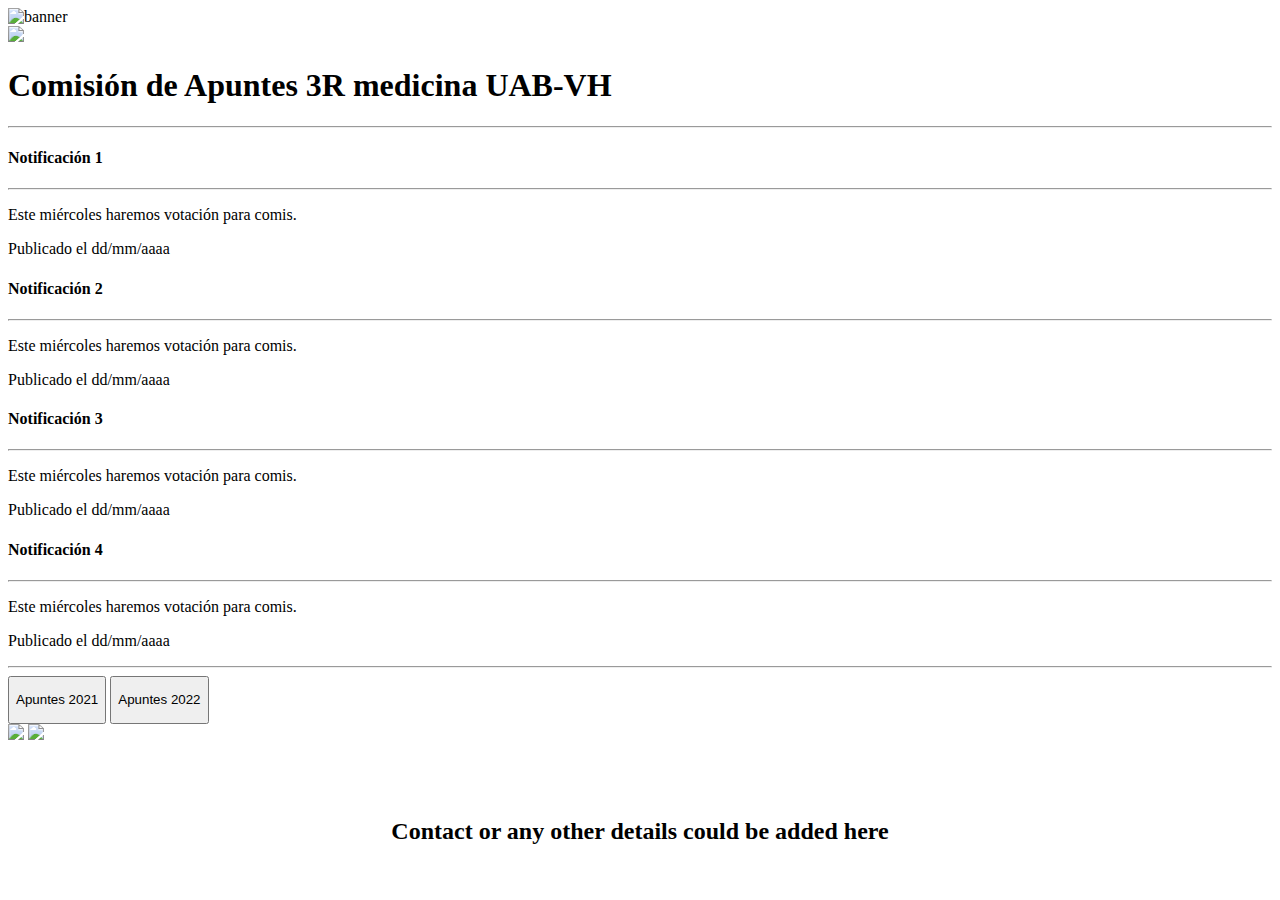
==== index.html @ f7574946 "Deleted the root and docs folder" ====
<!DOCTYPE html>

<html>


	<head>
		<meta charset="utf-8">
		<title>Comisión de Apuntes</title>
		
		<link rel="stylesheet" href="C:\Users\adeep\OneDrive\Desktop\Websites\Comi apuntes\css\main.css">
		<link rel="preconnect" href="https://fonts.googleapis.com">
		<link rel="preconnect" href="https://fonts.gstatic.com" crossorigin>
		<link href="https://fonts.googleapis.com/css2?family=Roboto&display=swap" rel="stylesheet">

		<div class="header">
			<img class="header" id="banner" alt="banner" src="C:\Users\adeep\OneDrive\Desktop\Websites\Comi apuntes\imgs\banner-image.jpg">
		</div>
	</head>


	<body>

		<div class="main-container">
			<div class="logo-container">
				<img id="heart-logo" src="C:\Users\adeep\OneDrive\Desktop\Websites\Comi apuntes\imgs\heart-logo.png">
			</div>

			<div class="title-container">
				<h1>Comisión de Apuntes 3R medicina UAB-VH</h1>
			</div>
		</div>

		<hr/>

		<div class="notifications-container">
				<div class="notification-boxes" id="notification_1">
					<div class="texto">
						<h4>Notificación 1</h4>
						<hr class="línea_horiz_notif"/>
						<p>Este miércoles haremos votación para comis.</p>
						<div class="fecha-container">
							<p class="fecha_de_publicación">Publicado el dd/mm/aaaa</p>
						</div>
					</div>		
				</div>
				
				<div class="notification-boxes" id="notification_2"">
					<div class="texto">
						<h4>Notificación 2</h4>
						<hr class="línea_horiz_notif"/>
						<p>Este miércoles haremos votación para comis.</p>
						<div class="fecha-container">
							<p class="fecha_de_publicación">Publicado el dd/mm/aaaa</p>
						</div>
					</div>
					
				</div>
				<div class="notification-boxes" id="notification_3">
					<div class="texto">
						<h4>Notificación 3</h4>
						<hr class="línea_horiz_notif"/>
						<p>Este miércoles haremos votación para comis.</p>
						<div class="fecha-container">
							<p class="fecha_de_publicación">Publicado el dd/mm/aaaa</p>
						</div>
					</div>
				</div>
				<div class="notification-boxes" id="notification_4">
					<div class="texto">
						<h4>Notificación 4</h4>
						<hr class="línea_horiz_notif"/>
						<p>Este miércoles haremos votación para comis.</p>
						<div class="fecha-container">
							<p class="fecha_de_publicación">Publicado el dd/mm/aaaa</p>
						</div>
					</div>
				</div>
			</div>
		</div>

		<hr/>

		<div class="buttons-container">
			<a href="file:///C:/Users/adeep/OneDrive/Desktop/Websites/Comi%20apuntes/apuntes.html" target="_blank"><button type="button" class="button" id="button1"><p class="button-text">Apuntes 2021</p></button></a>
			<a href="file:///C:/Users/adeep/OneDrive/Desktop/Websites/Comi%20apuntes/apuntes.html" target="_blank"><button type="button" class="button" id="button2"><p class="button-text">Apuntes 2022</p></button></a>
		</div>
		<img id="leaf1" src="C:\Users\adeep\OneDrive\Desktop\Websites\Comi apuntes\imgs\leaf.svg">
		<img id="leaf2" src="C:\Users\adeep\OneDrive\Desktop\Websites\Comi apuntes\imgs\leaf.svg">
		<br/><br/><br/><br/>
		<div class="footer-container">
			<div>
				<h2 style="text-align: center;">Contact or any other details could be added here</h2>
			</div>
		</div>
	</body>
</html>
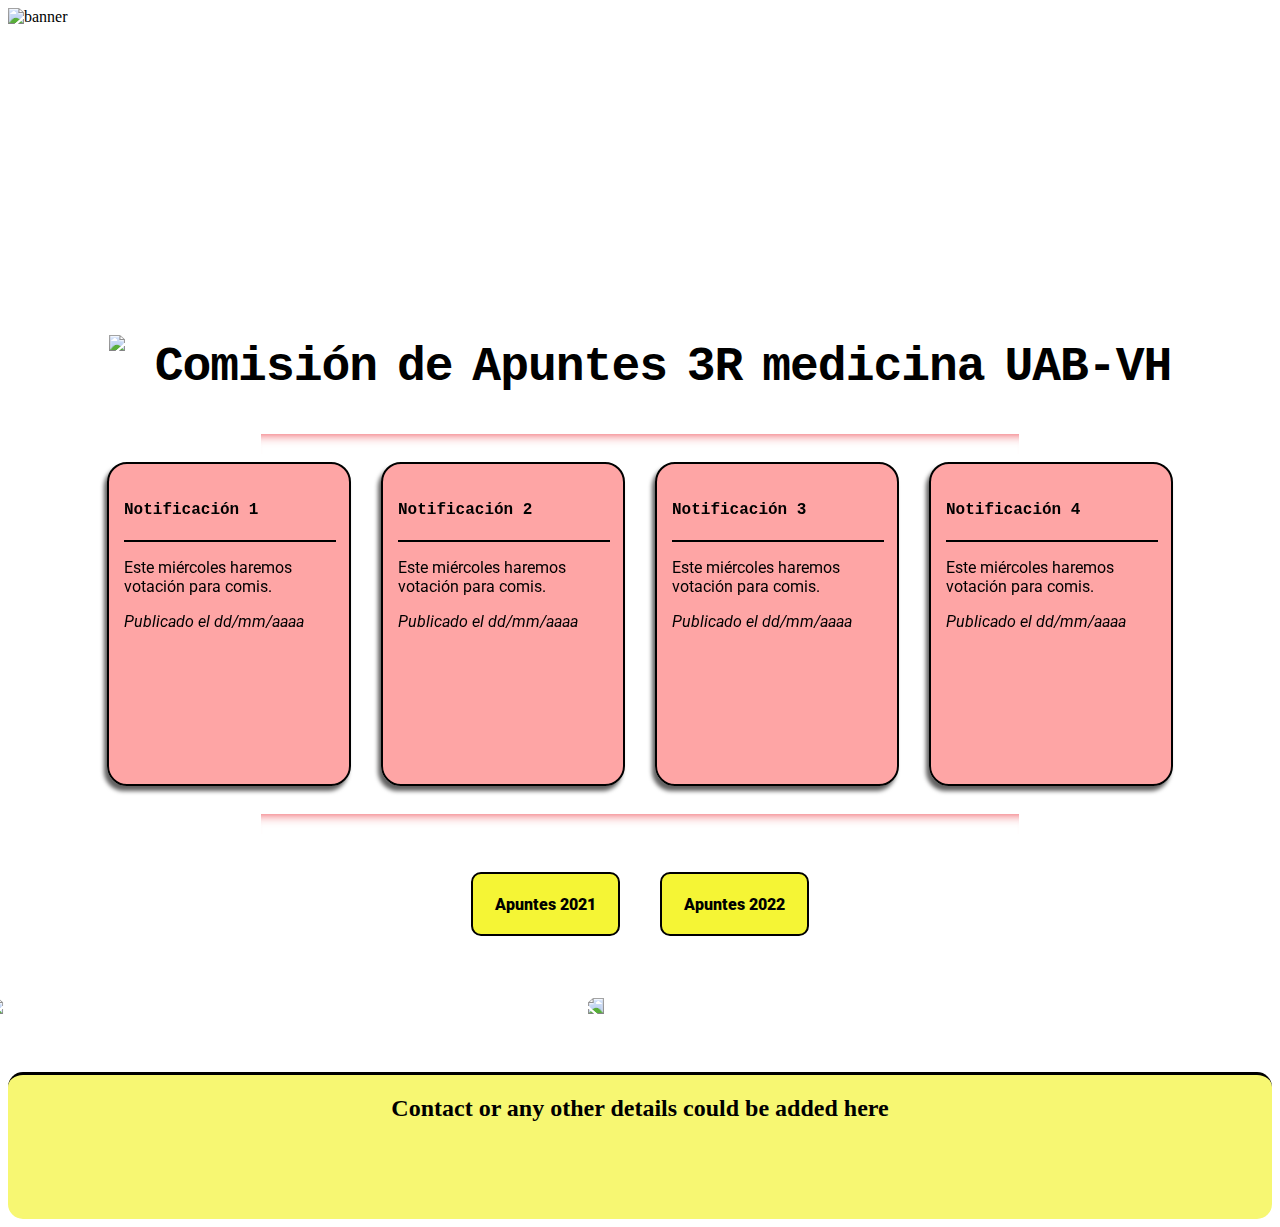
==== commit 76b4bd84: "Merge branch 'Site' of https://github.com/Comi-VH/comiapuntesVH.github.io into Site" ====
--- a/index.html
+++ b/index.html
@@ -7,7 +7,7 @@
 		<meta charset="utf-8">
 		<title>Comisión de Apuntes</title>
 		
-		<link rel="stylesheet" href="C:\Users\adeep\OneDrive\Desktop\Websites\Comi apuntes\css\main.css">
+		<link rel="stylesheet" href="/docs/style.css">
 		<link rel="preconnect" href="https://fonts.googleapis.com">
 		<link rel="preconnect" href="https://fonts.gstatic.com" crossorigin>
 		<link href="https://fonts.googleapis.com/css2?family=Roboto&display=swap" rel="stylesheet">
@@ -93,4 +93,4 @@
 			</div>
 		</div>
 	</body>
-</html>+</html>
--- a/docs/style.css
+++ b/docs/style.css
@@ -0,0 +1,147 @@
+#banner{
+    display: block;
+    object-fit: cover;
+    border-radius: 0px;
+    width: 100%; height:30vh; 
+    opacity: 1;
+    object-position: center 54.36%;
+}
+
+#heart-logo{
+    height: 4rem;
+    }
+
+#heart-logo:hover{
+    scale: 120%;
+}
+
+.main-container{
+    display: flex;
+    justify-content: center;
+    gap: 30px;
+    padding-top: 30px;
+    letter-spacing: -1px;
+    word-spacing: -8px;
+    position: sticky;
+    top: 0;
+    z-index: 3;
+    background-color: white;
+}
+
+.title-container{
+    font-family: 'Courier New', Courier, monospace;
+    font-size: x-large;
+}
+.logo-container{
+    display: flex;
+    flex-direction: column;
+    justify-content: space-evenly;
+}
+
+.notifications-container{
+    display: flex;
+    gap: 30px;
+    flex-wrap: wrap;
+    justify-content: center;
+    padding-bottom: 20px;
+}
+
+.notification-boxes{
+    border: 2px solid black;
+    border-radius: 20px;
+    height: 20em;
+    width: 15em;
+    text-align: left;
+    font-family: 'Courier New', Courier, monospace;
+    background-color: rgba(253, 31, 31, 0.4);
+    backdrop-filter: blur(90px);
+    box-shadow: -3px 5px 4px rgb(97, 96, 96);
+}
+
+.notification-boxes:hover{
+    scale: 105%;
+    background-color: rgba(241, 225, 3, 0.5);
+    
+}
+
+hr{
+    height: 20px;
+    width: 60%;
+    border: 0;
+    box-shadow: inset 0 12px 12px -12px rgba(232, 15, 26, 0.8);
+    position:sticky;
+    top: 147px;
+    z-index: 2;
+}
+
+.línea_horiz_notif{
+    height: 0px;
+    width: 100%;
+    border: 1px solid black;
+}
+
+.texto{
+    padding: 15px;
+}
+
+p{
+    text-align: left;
+    font-family: 'Roboto', sans-serif;
+}
+
+.fecha-container{
+    font-style: oblique;
+}
+
+.buttons-container{
+    height: 6em;
+    display:flex;
+    flex-wrap: wrap;
+    justify-content: center;
+    gap:40px;
+    padding: 30px;
+}
+
+.button{
+    height: 4em;
+    border: 2px solid black;
+    border-radius: 10px;
+    background-color: rgba(245, 245, 43, 0.952);
+    font-family: 'Courier New', Courier, monospace;
+    font-weight: 900;
+    font-size: medium;
+}
+
+.button:hover{
+    background-color: black;
+    color: yellow;
+    transition: background-color, 200ms ease-in;
+    transition: background-color .4s ease 0s,background-color .4s ease 0s;
+    
+}
+
+.button-text{
+    padding-left: 1em;
+    padding-right: 1em;
+}
+
+.footer-container{
+    background-color: rgb(247, 247, 114);
+    height: 9em;
+    border-top-style: double;
+    border-top: 3px solid black;
+    border-radius: 15px;
+    object-fit: fill;
+    width: 100%;
+}
+
+#leaf2{
+    translate: 35rem 0rem;
+    transform: rotate(180deg);
+    transform: scaleX(-1);
+}
+
+#leaf1{
+    translate: -1.3rem;
+}
+
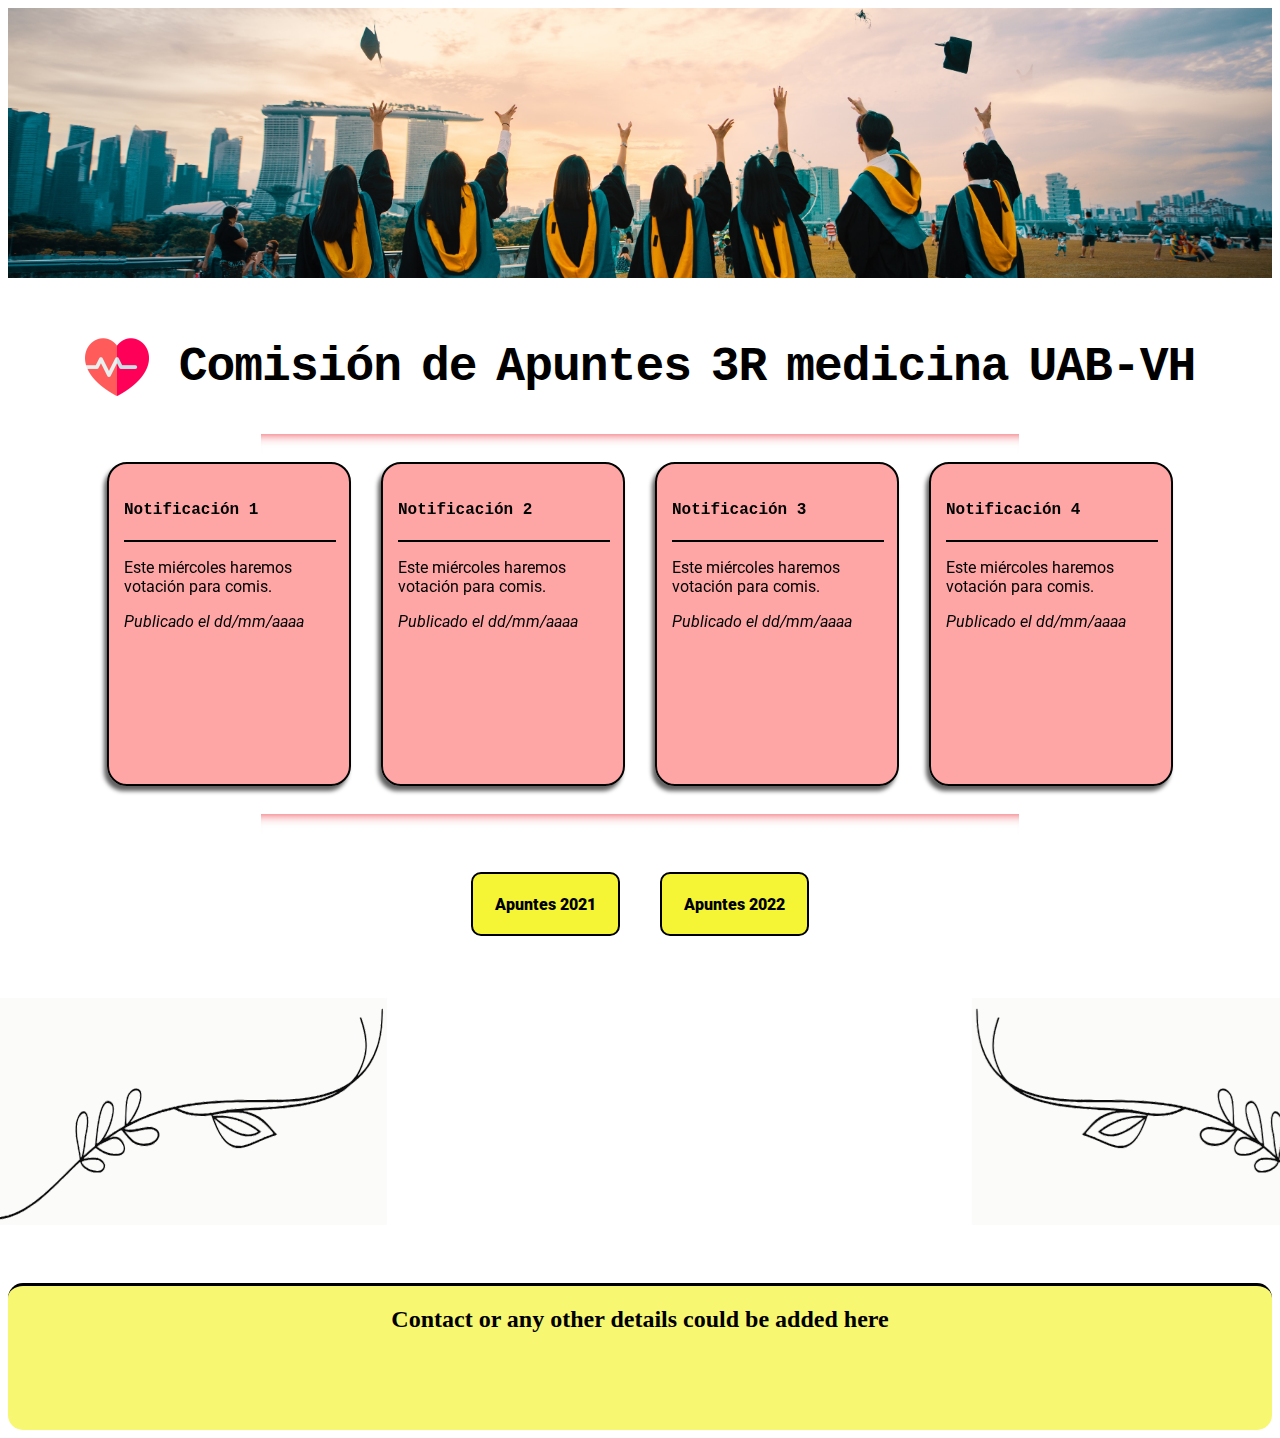
==== commit e9ae3f1a: "Reorganización" ====
--- a/index.html
+++ b/index.html
@@ -7,13 +7,13 @@
 		<meta charset="utf-8">
 		<title>Comisión de Apuntes</title>
 		
-		<link rel="stylesheet" href="/docs/style.css">
+		<link rel="stylesheet" href="https://comi-vh.github.io/comi/style.css">
 		<link rel="preconnect" href="https://fonts.googleapis.com">
 		<link rel="preconnect" href="https://fonts.gstatic.com" crossorigin>
 		<link href="https://fonts.googleapis.com/css2?family=Roboto&display=swap" rel="stylesheet">
 
 		<div class="header">
-			<img class="header" id="banner" alt="banner" src="C:\Users\adeep\OneDrive\Desktop\Websites\Comi apuntes\imgs\banner-image.jpg">
+			<img class="header" id="banner" alt="banner" src="https://comi-vh.github.io/comi/imgs/banner-image.jpg">
 		</div>
 	</head>
 
@@ -22,7 +22,7 @@
 
 		<div class="main-container">
 			<div class="logo-container">
-				<img id="heart-logo" src="C:\Users\adeep\OneDrive\Desktop\Websites\Comi apuntes\imgs\heart-logo.png">
+				<img id="heart-logo" src="https://comi-vh.github.io/comi/imgs/heart-logo.png">
 			</div>
 
 			<div class="title-container">
@@ -81,11 +81,11 @@
 		<hr/>
 
 		<div class="buttons-container">
-			<a href="file:///C:/Users/adeep/OneDrive/Desktop/Websites/Comi%20apuntes/apuntes.html" target="_blank"><button type="button" class="button" id="button1"><p class="button-text">Apuntes 2021</p></button></a>
-			<a href="file:///C:/Users/adeep/OneDrive/Desktop/Websites/Comi%20apuntes/apuntes.html" target="_blank"><button type="button" class="button" id="button2"><p class="button-text">Apuntes 2022</p></button></a>
+			<a href="https://comi-vh.github.io/comi/apuntes_subpage/apuntes.html" target="_blank"><button type="button" class="button" id="button1"><p class="button-text">Apuntes 2021</p></button></a>
+			<a href="https://comi-vh.github.io/comi/apuntes_subpage/apuntes.html" target="_blank"><button type="button" class="button" id="button2"><p class="button-text">Apuntes 2022</p></button></a>
 		</div>
-		<img id="leaf1" src="C:\Users\adeep\OneDrive\Desktop\Websites\Comi apuntes\imgs\leaf.svg">
-		<img id="leaf2" src="C:\Users\adeep\OneDrive\Desktop\Websites\Comi apuntes\imgs\leaf.svg">
+		<img id="leaf1" src="https://comi-vh.github.io/comi/imgs/leaf.svg">
+		<img id="leaf2" src="https://comi-vh.github.io/comi/imgs/leaf.svg">
 		<br/><br/><br/><br/>
 		<div class="footer-container">
 			<div>
